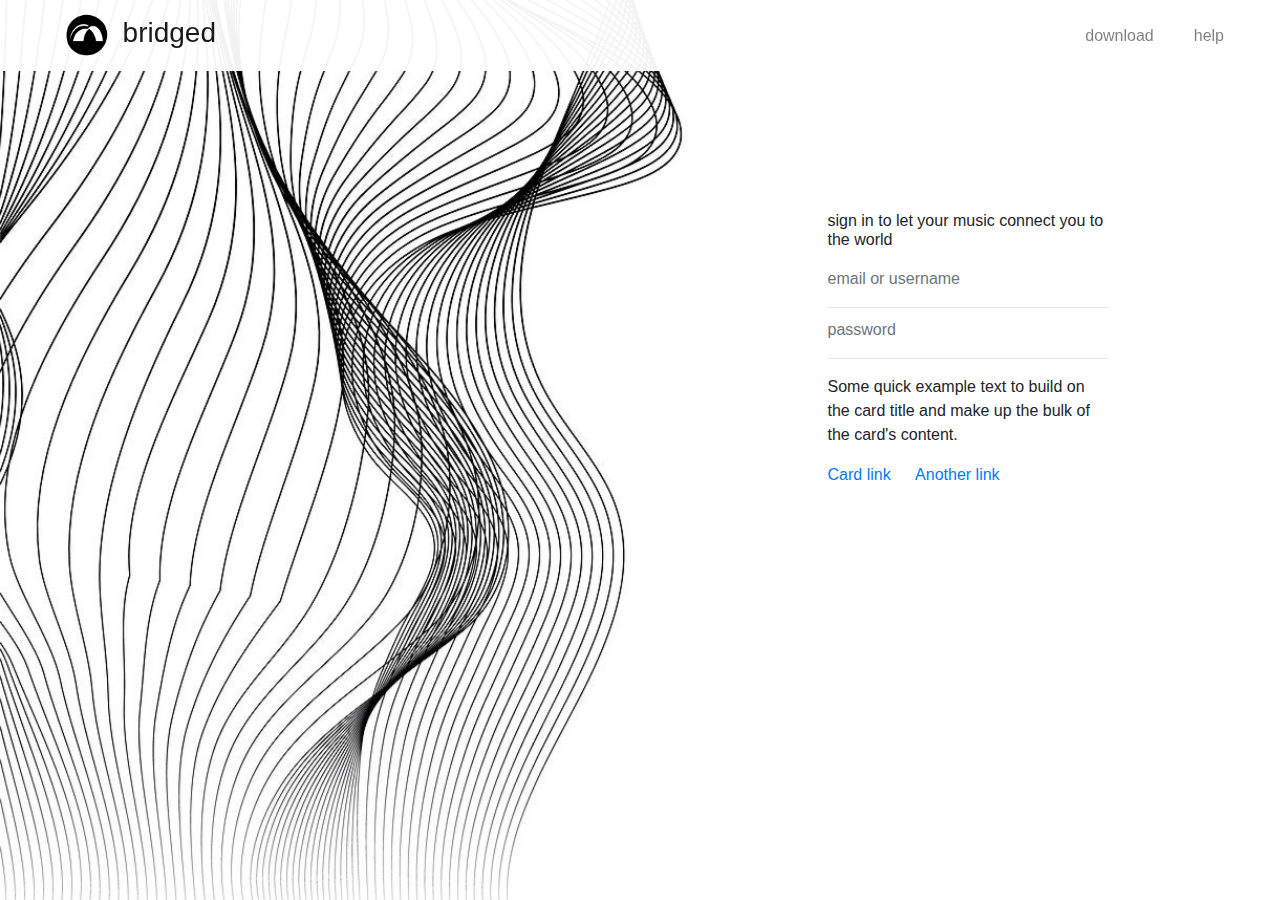
==== index.html @ c3d6bffe "commit1" ====
<!doctype html>
<html lang="en">
  <head>
    <link rel="stylesheet" href="styles.css">
    <!-- Required meta tags -->
    <meta charset="utf-8">
    <meta name="viewport" content="width=device-width, initial-scale=1, shrink-to-fit=no">

    <!-- Bootstrap CSS -->
    <link rel="stylesheet" href="https://stackpath.bootstrapcdn.com/bootstrap/4.3.1/css/bootstrap.min.css" integrity="sha384-ggOyR0iXCbMQv3Xipma34MD+dH/1fQ784/j6cY/iJTQUOhcWr7x9JvoRxT2MZw1T" crossorigin="anonymous">

    <title>bridged</title>
  </head>


  <body>
    <nav class="navbar sticky-top navbar-expand-lg navbar-light menubar px-3">
        <a class="navbar-brand align-center" href="#">
            <img src="/images/bridged.PNG" width="45" height="45" class="d-inline-block align-center ml-5" alt="" loading="lazy">
            <h3 class="d-inline-block align-bottom pl-2">bridged</h3>
          </a>
        <button class="navbar-toggler" type="button" data-toggle="collapse" data-target="#navbarSupportedContent" aria-controls="navbarSupportedContent" aria-expanded="false" aria-label="Toggle navigation">
          <span class="navbar-toggler-icon"></span>
        </button>
      
        <div class="collapse navbar-collapse" id="navbarSupportedContent">
          <ul class="navbar-nav ml-auto mx-3">
            <li class="nav-item mx-2">
              <a class="nav-link" href="#">download</a>
            </li>
            <li class="nav-item mx-3">
              <a class="nav-link" href="#">help</a>
            </li>
          </ul>
        </div>
      </nav>
      <img src="images/home-bg3.jpg" id="bg" alt="">

      <div class="row">
        <div class="col-6">
        </div>

        <div class="col-6 mt-5 pt-5">
            <div class="card mx-auto border-0" style="width: 20em;">
                <div class="card-body">
                    <h6 class="card-text my-4">sign in to let your music connect you to the world</h6>
                    <p class="card-subtitle mb-2 text-muted">email or username</p>
                    <hr>
                    <p class="card-subtitle mb-2 text-muted">password</p>
                    <hr>
                    <p class="card-text">Some quick example text to build on the card title and make up the bulk of the card's content.</p>
                    <a href="#" class="card-link">Card link</a>
                    <a href="#" class="card-link">Another link</a>
                </div>
            </div>
        </div>
      </div>

        
      

  </body>
</html>
---- styles.css ----
#bg {
    position: fixed; 
    top: 0; 
    left: 0; 
      
    /* Preserve aspet ratio */
    min-width: 100%;
    min-height: 100%;
  }

.menubar {
    background-color: rgba(255, 255, 255, .95);
  }
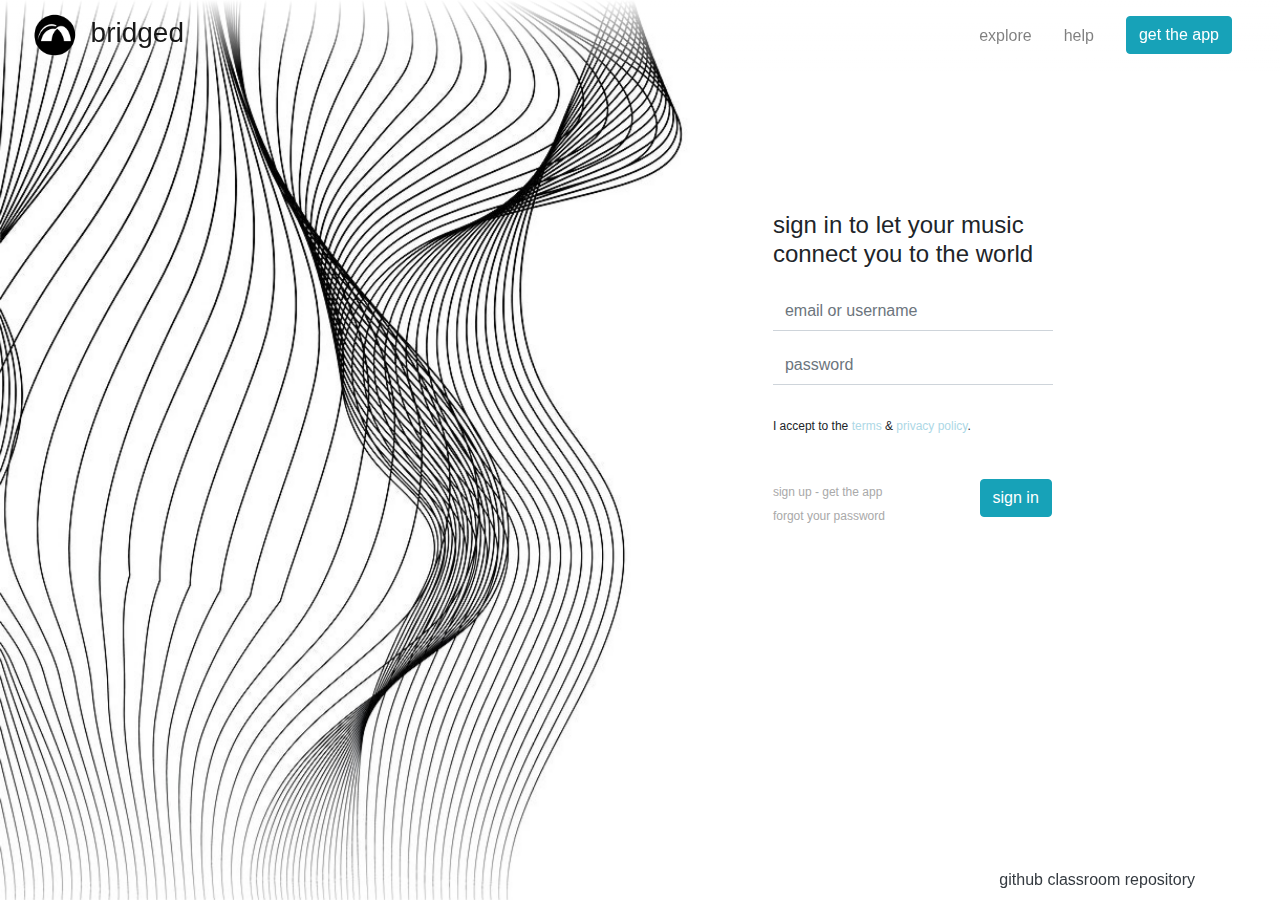
==== commit 0a7eee90: "cp1.1" ====
--- a/index.html
+++ b/index.html
@@ -16,7 +16,7 @@
   <body>
     <nav class="navbar sticky-top navbar-expand-lg navbar-light menubar px-3">
         <a class="navbar-brand align-center" href="#">
-            <img src="/images/bridged.PNG" width="45" height="45" class="d-inline-block align-center ml-5" alt="" loading="lazy">
+            <img src="/images/bridged.PNG" width="45" height="45" class="d-inline-block align-center ml-3" alt="" loading="lazy">
             <h3 class="d-inline-block align-bottom pl-2">bridged</h3>
           </a>
         <button class="navbar-toggler" type="button" data-toggle="collapse" data-target="#navbarSupportedContent" aria-controls="navbarSupportedContent" aria-expanded="false" aria-label="Toggle navigation">
@@ -26,10 +26,13 @@
         <div class="collapse navbar-collapse" id="navbarSupportedContent">
           <ul class="navbar-nav ml-auto mx-3">
             <li class="nav-item mx-2">
-              <a class="nav-link" href="#">download</a>
+              <a class="nav-link" href="/explore.html">explore</a>
+            </li>
+            <li class="nav-item mx-2">
+              <a class="nav-link" href="#">help</a>
             </li>
             <li class="nav-item mx-3">
-              <a class="nav-link" href="#">help</a>
+              <button type="button" class="btn btn-info btn-secondary rounded">get the app</button>
             </li>
           </ul>
         </div>
@@ -37,27 +40,46 @@
       <img src="images/home-bg3.jpg" id="bg" alt="">
 
       <div class="row">
-        <div class="col-6">
-        </div>
+        <div class="col-5"></div>
 
-        <div class="col-6 mt-5 pt-5">
+        <div class="col-7 mt-5 pt-5">
             <div class="card mx-auto border-0" style="width: 20em;">
                 <div class="card-body">
-                    <h6 class="card-text my-4">sign in to let your music connect you to the world</h6>
-                    <p class="card-subtitle mb-2 text-muted">email or username</p>
-                    <hr>
-                    <p class="card-subtitle mb-2 text-muted">password</p>
-                    <hr>
-                    <p class="card-text">Some quick example text to build on the card title and make up the bulk of the card's content.</p>
-                    <a href="#" class="card-link">Card link</a>
-                    <a href="#" class="card-link">Another link</a>
+                    <h4 class="card-text my-4">sign in to let your music connect you to the world</h4>
+                    <form>
+                      <div class="form-group">
+                        <input type="password" class="form-control rounded-0 border-top-0 border-left-0 border-right-0" id="exampleInputPassword1" placeholder="email or username">
+                      </div>
+                      <div class="form-group">
+                        <input type="password" class="form-control rounded-0 border-top-0 border-left-0 border-right-0" id="exampleInputPassword1" placeholder="password">
+                      </div>
+                    </form>
+                    <p class="card-text">I accept to the <a href="#" class="text-link">terms</a> & <a href="#" class="text-link">privacy policy</a>.</p>
+                    <div class="row my-4">
+                      <div class="col-8">
+                        <a href="#" class="card-link text-secundary signin-link">sign up - get the app</a><br>
+                        <a href="#" class="card-link text-secundary signin-link">forgot your password</a>
+                      </div>
+                      <div class="col-4">
+                        <button type="button" class="btn btn-info btn-secondary rounded">sign in</button>
+                      </div>
+                    </div>
                 </div>
             </div>
         </div>
       </div>
 
-        
+      <footer class="footer fixed-bottom">
+        <div class="container text-right mb-2">
+          <span class="text-muted"><a class="card-link text-dark" href="https://github.com/lauren-ks/creative-project-1">github classroom repository</a></span>
+        </div>
+      </footer>
       
 
+
+
+      <script src="https://code.jquery.com/jquery-3.5.1.slim.min.js" integrity="sha384-DfXdz2htPH0lsSSs5nCTpuj/zy4C+OGpamoFVy38MVBnE+IbbVYUew+OrCXaRkfj" crossorigin="anonymous"></script>
+      <script src="https://cdn.jsdelivr.net/npm/popper.js@1.16.1/dist/umd/popper.min.js" integrity="sha384-9/reFTGAW83EW2RDu2S0VKaIzap3H66lZH81PoYlFhbGU+6BZp6G7niu735Sk7lN" crossorigin="anonymous"></script>
+      <script src="https://stackpath.bootstrapcdn.com/bootstrap/4.5.2/js/bootstrap.min.js" integrity="sha384-B4gt1jrGC7Jh4AgTPSdUtOBvfO8shuf57BaghqFfPlYxofvL8/KUEfYiJOMMV+rV" crossorigin="anonymous"></script>
   </body>
 </html>--- a/styles.css
+++ b/styles.css
@@ -4,10 +4,41 @@
     left: 0; 
       
     /* Preserve aspet ratio */
-    min-width: 100%;
+    min-width: fill;
     min-height: 100%;
   }
 
 .menubar {
-    background-color: rgba(255, 255, 255, .95);
-  }+    background-image: linear-gradient(rgba(255, 255, 255, 1), rgba(255, 255, 255, 0));
+  }
+
+.card-link.signin-link {
+  font-size: 12px;
+  color: darkgrey;
+}
+.card-link.signin-link:hover {
+  color: grey;
+}
+p.card-text {
+  padding-top: 16px;
+  padding-bottom: 20px;
+  font-size: 12px;
+}
+
+.text-link {
+  color: lightblue;
+}
+
+img.userProfile {
+  width: 60px;
+  height: 60px;
+}
+
+img.pfp {
+  width: 40px;
+  height: 40px;
+}
+
+.userList {
+  font-size: 12px;
+}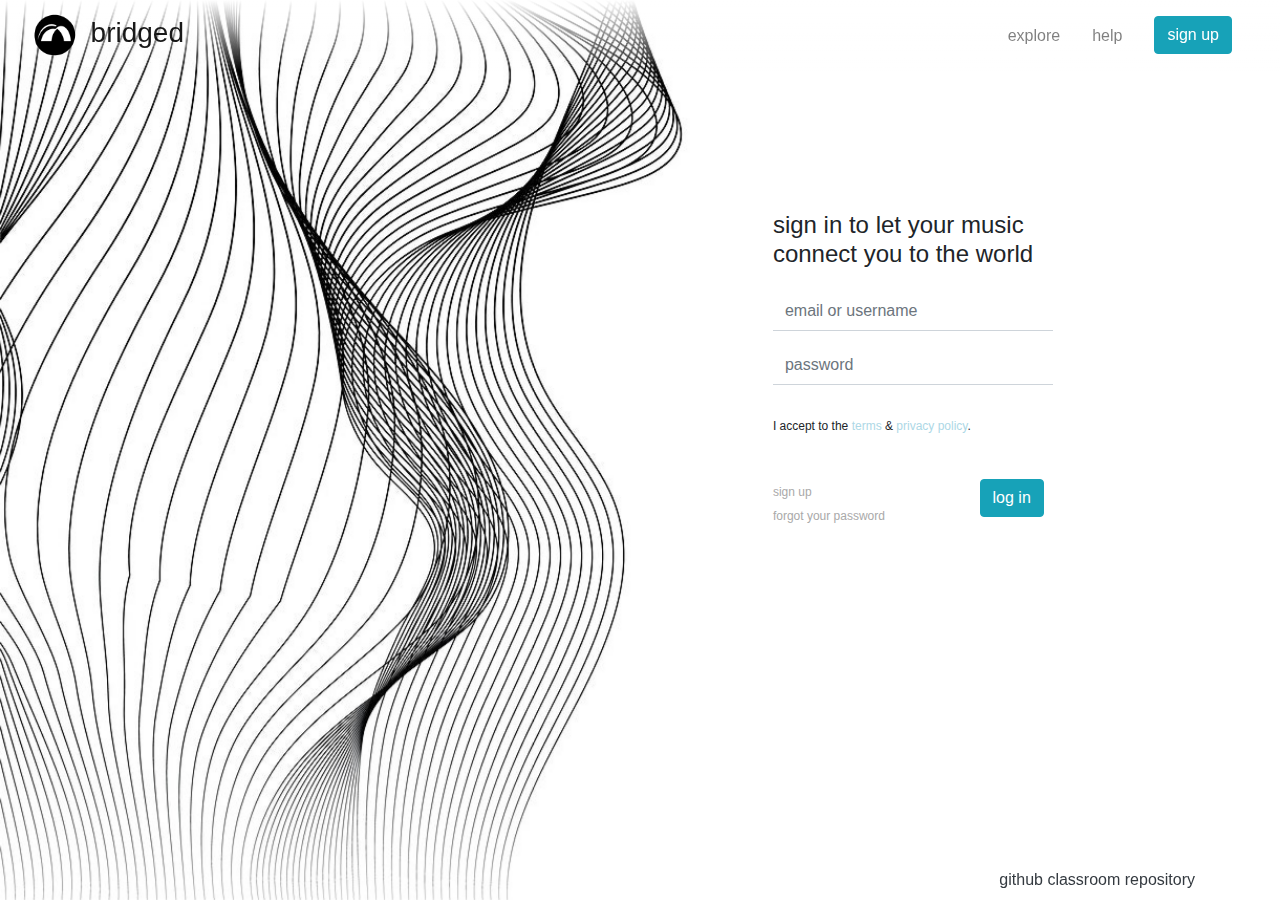
==== commit 43fbc56f: "3.2" ====
--- a/index.html
+++ b/index.html
@@ -14,7 +14,7 @@
 
 
   <body>
-    <nav class="navbar sticky-top navbar-expand-lg navbar-light menubar px-3">
+    <nav class="navbar sticky-top navbar-expand-lg navbar-light menubar-index px-3">
         <a class="navbar-brand align-center" href="#">
             <img src="/images/bridged.PNG" width="45" height="45" class="d-inline-block align-center ml-3" alt="" loading="lazy">
             <h3 class="d-inline-block align-bottom pl-2">bridged</h3>
@@ -32,12 +32,12 @@
               <a class="nav-link" href="#">help</a>
             </li>
             <li class="nav-item mx-3">
-              <button type="button" class="btn btn-info btn-secondary rounded">get the app</button>
+              <button type="button" class="btn btn-info btn-secondary rounded">sign up</button>
             </li>
           </ul>
         </div>
       </nav>
-      <img src="images/home-bg3.jpg" id="bg" alt="">
+      <img src="images/home-bg.jpg" id="bg" alt="">
 
       <div class="row">
         <div class="col-5"></div>
@@ -57,11 +57,11 @@
                     <p class="card-text">I accept to the <a href="#" class="text-link">terms</a> & <a href="#" class="text-link">privacy policy</a>.</p>
                     <div class="row my-4">
                       <div class="col-8">
-                        <a href="#" class="card-link text-secundary signin-link">sign up - get the app</a><br>
+                        <a href="#" class="card-link text-secundary signin-link">sign up</a><br>
                         <a href="#" class="card-link text-secundary signin-link">forgot your password</a>
                       </div>
                       <div class="col-4">
-                        <button type="button" class="btn btn-info btn-secondary rounded">sign in</button>
+                        <button type="button" class="btn btn-info btn-secondary rounded">log in</button>
                       </div>
                     </div>
                 </div>
--- a/styles.css
+++ b/styles.css
@@ -8,8 +8,12 @@
     min-height: 100%;
   }
 
+.menubar-index {
+    background-image: linear-gradient(rgba(255, 255, 255, 1), rgba(255, 255, 255, 0));
+  }
+
 .menubar {
-    background-image: linear-gradient(rgba(255, 255, 255, 1), rgba(255, 255, 255, 0));
+    background-image: linear-gradient(rgba(176, 176, 176, 1), rgba(255, 255, 255, 0));
   }
 
 .card-link.signin-link {
@@ -30,6 +34,7 @@
 }
 
 img.userProfile {
+  margin: auto;
   width: 60px;
   height: 60px;
 }
@@ -41,4 +46,20 @@
 
 .userList {
   font-size: 12px;
+}
+
+.img-with-text {
+  text-align: justify;
+  width: 40px;
+}
+
+.img-with-text img {
+  display: block;
+  margin: 0 auto;
+}
+
+.link {
+   color:black;
+   text-decoration: none; 
+   background-color: none;
 }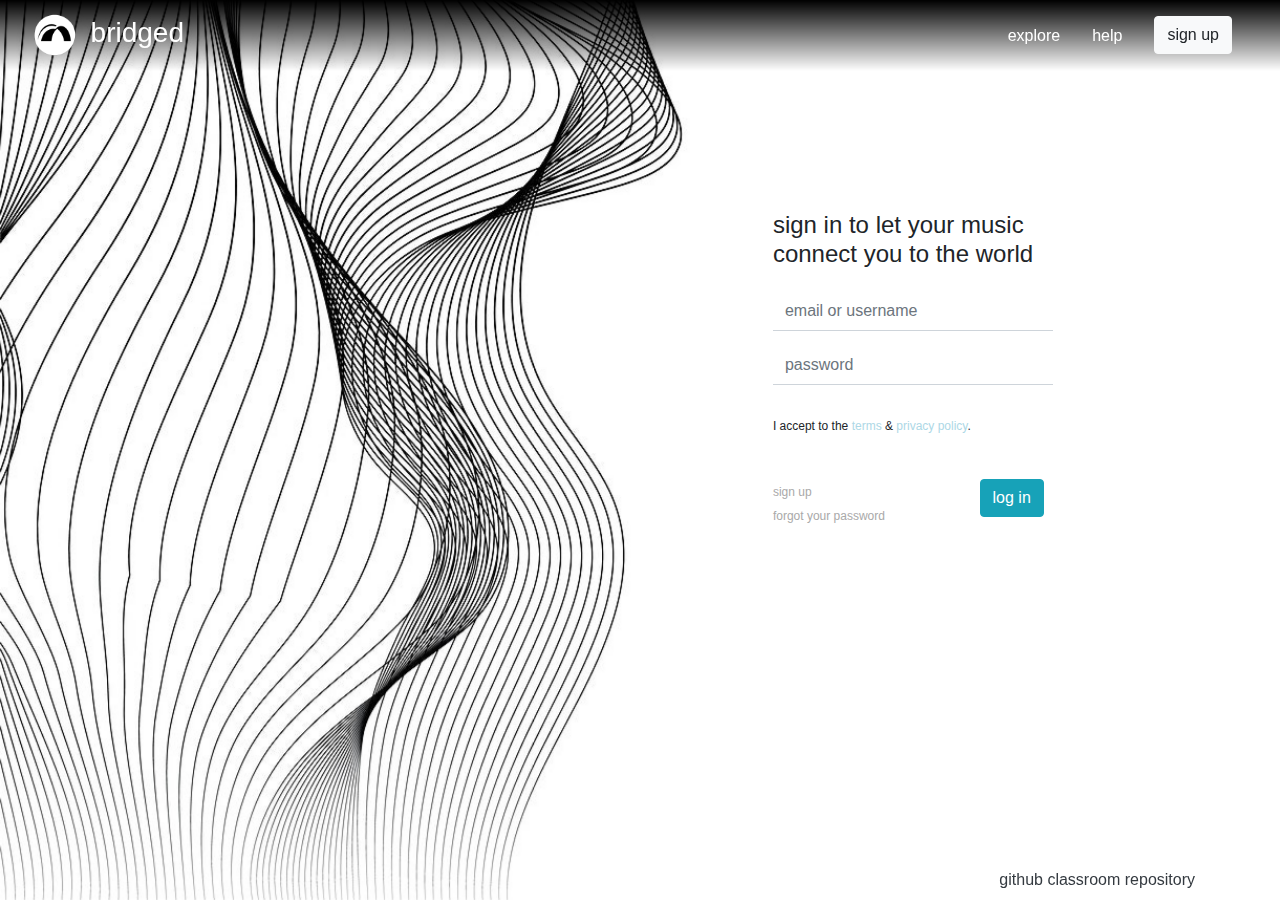
==== commit 90393f92: "4.2" ====
--- a/index.html
+++ b/index.html
@@ -16,8 +16,8 @@
   <body>
     <nav class="navbar sticky-top navbar-expand-lg navbar-light menubar-index px-3">
         <a class="navbar-brand align-center" href="#">
-            <img src="/images/bridged.PNG" width="45" height="45" class="d-inline-block align-center ml-3" alt="" loading="lazy">
-            <h3 class="d-inline-block align-bottom pl-2">bridged</h3>
+            <img src="/images/bridged.PNG" width="45" height="45" class="d-inline-block align-center ml-3" style="filter: invert(1);" alt="" loading="lazy">
+            <h3 class="d-inline-block align-bottom pl-2 text-white">bridged</h3>
           </a>
         <button class="navbar-toggler" type="button" data-toggle="collapse" data-target="#navbarSupportedContent" aria-controls="navbarSupportedContent" aria-expanded="false" aria-label="Toggle navigation">
           <span class="navbar-toggler-icon"></span>
@@ -26,13 +26,13 @@
         <div class="collapse navbar-collapse" id="navbarSupportedContent">
           <ul class="navbar-nav ml-auto mx-3">
             <li class="nav-item mx-2">
-              <a class="nav-link" href="/explore.html">explore</a>
+              <a class="nav-link text-white" href="/explore.html">explore</a>
             </li>
             <li class="nav-item mx-2">
-              <a class="nav-link" href="#">help</a>
+              <a class="nav-link text-white" href="#">help</a>
             </li>
             <li class="nav-item mx-3">
-              <button type="button" class="btn btn-info btn-secondary rounded">sign up</button>
+              <a class="btn btn-light btn-secondary rounded" href="signup.html" role="button">sign up</a>
             </li>
           </ul>
         </div>
@@ -57,7 +57,7 @@
                     <p class="card-text">I accept to the <a href="#" class="text-link">terms</a> & <a href="#" class="text-link">privacy policy</a>.</p>
                     <div class="row my-4">
                       <div class="col-8">
-                        <a href="#" class="card-link text-secundary signin-link">sign up</a><br>
+                        <a href="signup.html" class="card-link text-secundary signin-link">sign up</a><br>
                         <a href="#" class="card-link text-secundary signin-link">forgot your password</a>
                       </div>
                       <div class="col-4">
--- a/styles.css
+++ b/styles.css
@@ -8,8 +8,21 @@
     min-height: 100%;
   }
 
+  #bg2 {
+    position: fixed; 
+    top: 0;
+      
+    /* Preserve aspet ratio */
+    min-width: 100%;
+    min-height: fit;
+  }
+
 .menubar-index {
-    background-image: linear-gradient(rgba(255, 255, 255, 1), rgba(255, 255, 255, 0));
+    background-image: linear-gradient(rgba(0, 0, 0, 1), rgba(0, 0, 0, 0));
+  }
+
+.menubar-signup {
+    background-image: linear-gradient(rgba(176, 176, 176, .35), rgba(255, 255, 255, 1));
   }
 
 .menubar {
@@ -48,16 +61,6 @@
   font-size: 12px;
 }
 
-.img-with-text {
-  text-align: justify;
-  width: 40px;
-}
-
-.img-with-text img {
-  display: block;
-  margin: 0 auto;
-}
-
 .link {
    color:black;
    text-decoration: none; 
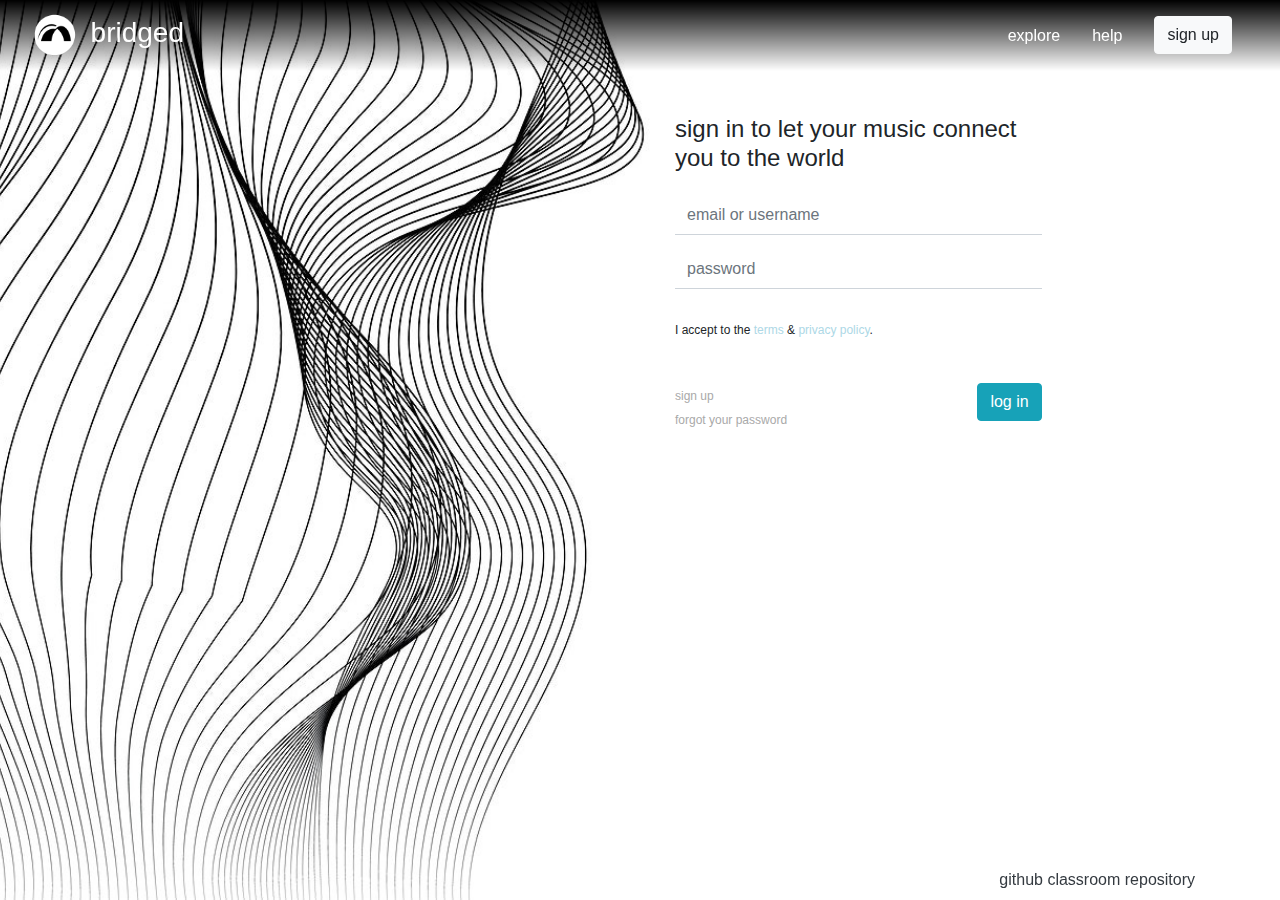
==== commit 94d0fbac: "cp1-final" ====
--- a/index.html
+++ b/index.html
@@ -13,7 +13,7 @@
   </head>
 
 
-  <body>
+  <body class="main">
     <nav class="navbar sticky-top navbar-expand-lg navbar-light menubar-index px-3">
         <a class="navbar-brand align-center" href="#">
             <img src="/images/bridged.PNG" width="45" height="45" class="d-inline-block align-center ml-3" style="filter: invert(1);" alt="" loading="lazy">
@@ -37,13 +37,10 @@
           </ul>
         </div>
       </nav>
-      <img src="images/home-bg.jpg" id="bg" alt="">
 
       <div class="row">
-        <div class="col-5"></div>
-
-        <div class="col-7 mt-5 pt-5">
-            <div class="card mx-auto border-0" style="width: 20em;">
+        <div class="col-md-4 offset-md-6">
+            <div class="card border-0">
                 <div class="card-body">
                     <h4 class="card-text my-4">sign in to let your music connect you to the world</h4>
                     <form>
@@ -56,11 +53,11 @@
                     </form>
                     <p class="card-text">I accept to the <a href="#" class="text-link">terms</a> & <a href="#" class="text-link">privacy policy</a>.</p>
                     <div class="row my-4">
-                      <div class="col-8">
+                      <div class="col text-left">
                         <a href="signup.html" class="card-link text-secundary signin-link">sign up</a><br>
                         <a href="#" class="card-link text-secundary signin-link">forgot your password</a>
                       </div>
-                      <div class="col-4">
+                      <div class="col text-right">
                         <button type="button" class="btn btn-info btn-secondary rounded">log in</button>
                       </div>
                     </div>
--- a/styles.css
+++ b/styles.css
@@ -1,21 +1,18 @@
-#bg {
-    position: fixed; 
-    top: 0; 
-    left: 0; 
-      
-    /* Preserve aspet ratio */
-    min-width: fill;
-    min-height: 100%;
-  }
+.main { 
+  background: url("images/home-bg.jpg") no-repeat center center fixed; 
+  -webkit-background-size: cover;
+  -moz-background-size: cover;
+  -o-background-size: cover;
+  background-size: cover;
+}
 
-  #bg2 {
-    position: fixed; 
-    top: 0;
-      
-    /* Preserve aspet ratio */
-    min-width: 100%;
-    min-height: fit;
-  }
+.signup { 
+  background: url("images/home-bg3.jpg") no-repeat center center fixed; 
+  -webkit-background-size: cover;
+  -moz-background-size: cover;
+  -o-background-size: cover;
+  background-size: cover;
+}
 
 .menubar-index {
     background-image: linear-gradient(rgba(0, 0, 0, 1), rgba(0, 0, 0, 0));
